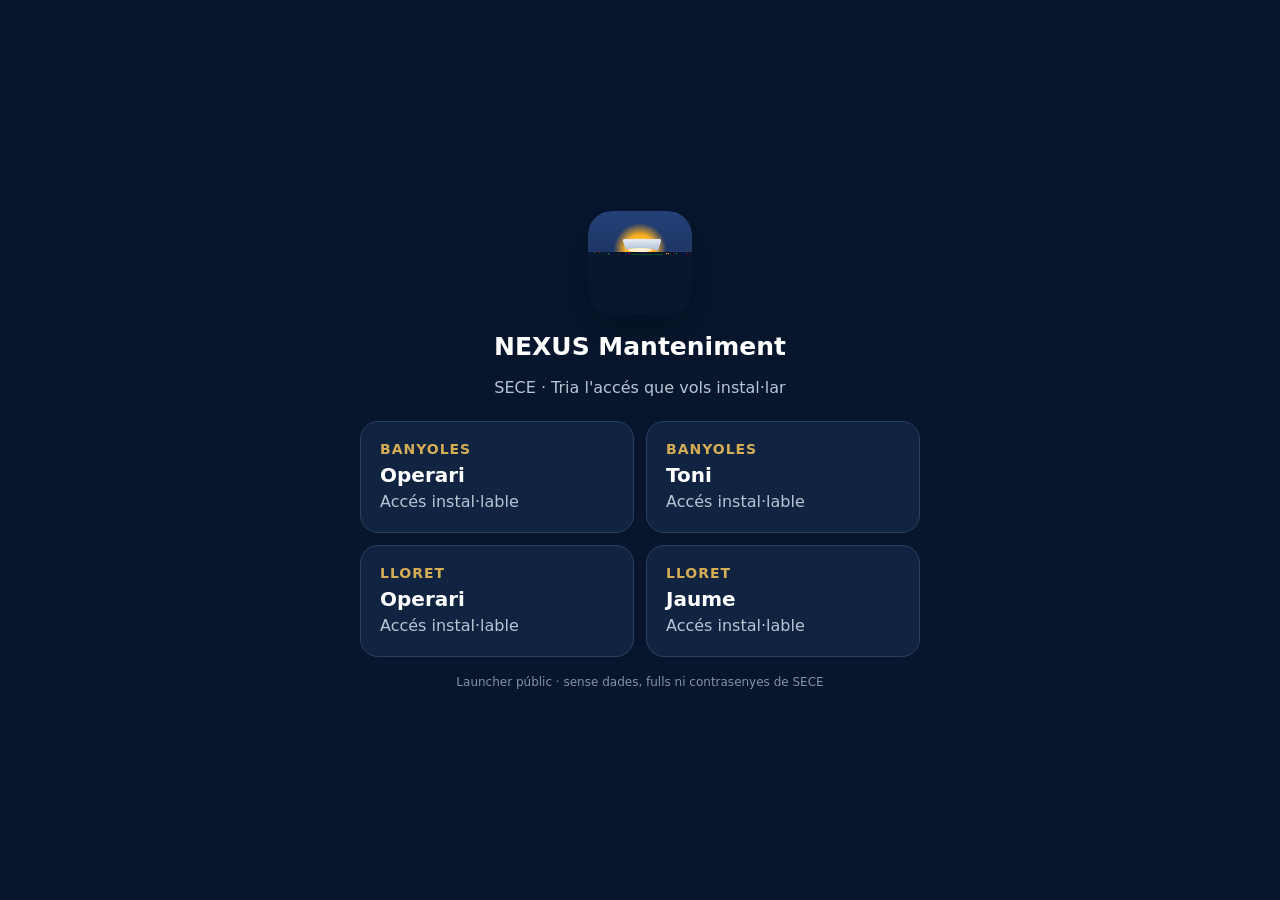
==== index.html @ e16e65cb "feat: publish NEXUS SECE PWA launcher" ====
<!doctype html><html lang="ca"><head><meta charset="utf-8"><meta name="viewport" content="width=device-width,initial-scale=1,viewport-fit=cover"><title>NEXUS Manteniment · SECE</title><meta name="theme-color" content="#07162d"><link rel="apple-touch-icon" sizes="180x180" href="./icon-180.png"><link rel="icon" type="image/png" sizes="192x192" href="./icon-192.png"><link rel="stylesheet" href="./style.css"></head><body><main class="wrap"><div class="brand"><img class="logo" src="./icon-192.png" alt="NEXUS Manteniment"><h1>NEXUS Manteniment</h1><p class="muted">SECE · Tria l'accés que vols instal·lar</p></div><section class="cards"><a class="card" href="./banyoles-operari/"><div class="zone">Banyoles</div><div class="role">Operari</div><div class="sub">Accés instal·lable</div></a><a class="card" href="./banyoles-toni/"><div class="zone">Banyoles</div><div class="role">Toni</div><div class="sub">Accés instal·lable</div></a><a class="card" href="./lloret-operari/"><div class="zone">Lloret</div><div class="role">Operari</div><div class="sub">Accés instal·lable</div></a><a class="card" href="./lloret-jaume/"><div class="zone">Lloret</div><div class="role">Jaume</div><div class="sub">Accés instal·lable</div></a></section><div class="footer">Launcher públic · sense dades, fulls ni contrasenyes de SECE</div></main><script>if('serviceWorker'in navigator)navigator.serviceWorker.register('./sw.js').catch(()=>{});</script></body></html>
---- style.css ----
*{box-sizing:border-box}html,body{margin:0;min-height:100%;background:#07162d;color:#fff;font-family:Inter,system-ui,-apple-system,BlinkMacSystemFont,"Segoe UI",Roboto,sans-serif}body{min-height:100vh;display:grid;place-items:center;padding:24px}.wrap{width:min(560px,100%)}.brand{text-align:center;margin-bottom:24px}.logo{width:104px;height:104px;border-radius:24px;box-shadow:0 18px 44px #0004}h1{font-size:25px;line-height:1.15;margin:14px 0 5px}.muted,.sub{color:#b9c4d4}.panel,.card{background:#102441;border:1px solid #29415f;border-radius:18px}.panel{padding:22px;box-shadow:0 20px 50px #0003}.zone{color:#d6ad55;font-weight:850;font-size:14px;letter-spacing:.07em;text-transform:uppercase}.role{font-size:27px;font-weight:850;margin:6px 0 5px}.actions{display:grid;gap:11px;margin-top:20px}.btn{appearance:none;border:0;border-radius:15px;padding:15px 16px;font:inherit;font-weight:800;font-size:16px;cursor:pointer;text-align:center;text-decoration:none}.primary{background:#d6ad55;color:#07162d}.secondary{background:#1a3152;color:#fff;border:1px solid #35506f}.hint{margin-top:18px;padding:14px 15px;border-radius:14px;background:#0b1d36;color:#c7d1df;font-size:13px;line-height:1.45}.hidden{display:none!important}.back{display:block;text-align:center;color:#9eb0c7;text-decoration:none;margin-top:16px;font-size:13px}.cards{display:grid;grid-template-columns:1fr 1fr;gap:12px}.card{display:block;text-decoration:none;color:#fff;padding:19px;min-height:112px}.card:active{transform:scale(.985);background:#173050}.card .role{font-size:20px}.footer{text-align:center;color:#8292a8;font-size:12px;margin-top:18px}@media(max-width:520px){.cards{grid-template-columns:1fr}.panel{padding:19px}}
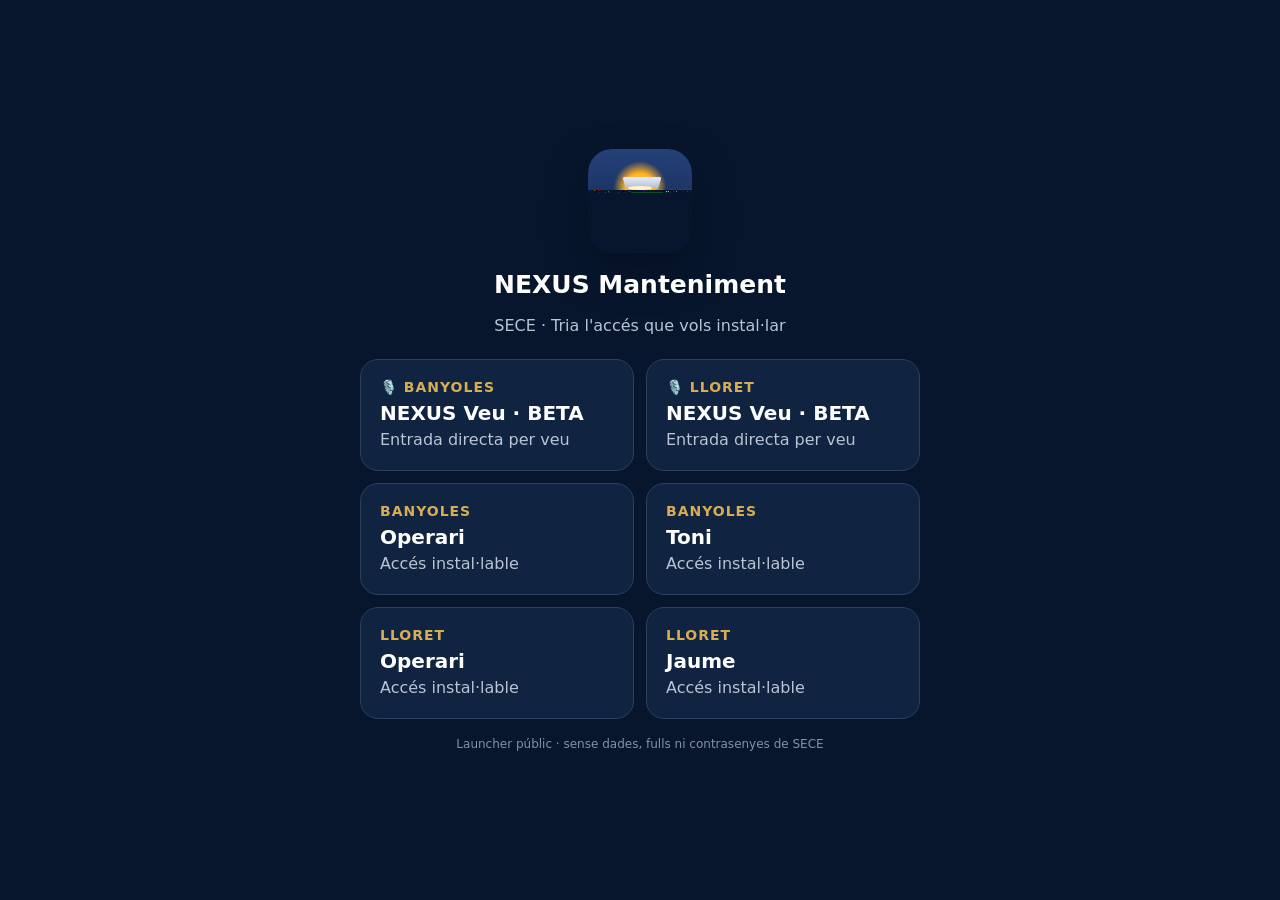
==== commit 649ee551: "feat: add NEXUS Veu Beta launchers" ====
--- a/index.html
+++ b/index.html
@@ -1 +1 @@
-<!doctype html><html lang="ca"><head><meta charset="utf-8"><meta name="viewport" content="width=device-width,initial-scale=1,viewport-fit=cover"><title>NEXUS Manteniment · SECE</title><meta name="theme-color" content="#07162d"><link rel="apple-touch-icon" sizes="180x180" href="./icon-180.png"><link rel="icon" type="image/png" sizes="192x192" href="./icon-192.png"><link rel="stylesheet" href="./style.css"></head><body><main class="wrap"><div class="brand"><img class="logo" src="./icon-192.png" alt="NEXUS Manteniment"><h1>NEXUS Manteniment</h1><p class="muted">SECE · Tria l'accés que vols instal·lar</p></div><section class="cards"><a class="card" href="./banyoles-operari/"><div class="zone">Banyoles</div><div class="role">Operari</div><div class="sub">Accés instal·lable</div></a><a class="card" href="./banyoles-toni/"><div class="zone">Banyoles</div><div class="role">Toni</div><div class="sub">Accés instal·lable</div></a><a class="card" href="./lloret-operari/"><div class="zone">Lloret</div><div class="role">Operari</div><div class="sub">Accés instal·lable</div></a><a class="card" href="./lloret-jaume/"><div class="zone">Lloret</div><div class="role">Jaume</div><div class="sub">Accés instal·lable</div></a></section><div class="footer">Launcher públic · sense dades, fulls ni contrasenyes de SECE</div></main><script>if('serviceWorker'in navigator)navigator.serviceWorker.register('./sw.js').catch(()=>{});</script></body></html>+<!doctype html><html lang="ca"><head><meta charset="utf-8"><meta name="viewport" content="width=device-width,initial-scale=1,viewport-fit=cover"><title>NEXUS Manteniment · SECE</title><meta name="theme-color" content="#07162d"><link rel="apple-touch-icon" sizes="180x180" href="./icon-180.png"><link rel="icon" type="image/png" sizes="192x192" href="./icon-192.png"><link rel="stylesheet" href="./style.css"></head><body><main class="wrap"><div class="brand"><img class="logo" src="./icon-192.png" alt="NEXUS Manteniment"><h1>NEXUS Manteniment</h1><p class="muted">SECE · Tria l'accés que vols instal·lar</p></div><section class="cards"><a class="card" href="./banyoles-veu-beta/"><div class="zone">🎙️ Banyoles</div><div class="role">NEXUS Veu · BETA</div><div class="sub">Entrada directa per veu</div></a><a class="card" href="./lloret-veu-beta/"><div class="zone">🎙️ Lloret</div><div class="role">NEXUS Veu · BETA</div><div class="sub">Entrada directa per veu</div></a><a class="card" href="./banyoles-operari/"><div class="zone">Banyoles</div><div class="role">Operari</div><div class="sub">Accés instal·lable</div></a><a class="card" href="./banyoles-toni/"><div class="zone">Banyoles</div><div class="role">Toni</div><div class="sub">Accés instal·lable</div></a><a class="card" href="./lloret-operari/"><div class="zone">Lloret</div><div class="role">Operari</div><div class="sub">Accés instal·lable</div></a><a class="card" href="./lloret-jaume/"><div class="zone">Lloret</div><div class="role">Jaume</div><div class="sub">Accés instal·lable</div></a></section><div class="footer">Launcher públic · sense dades, fulls ni contrasenyes de SECE</div></main><script>if('serviceWorker'in navigator)navigator.serviceWorker.register('./sw.js').catch(()=>{});</script></body></html>
